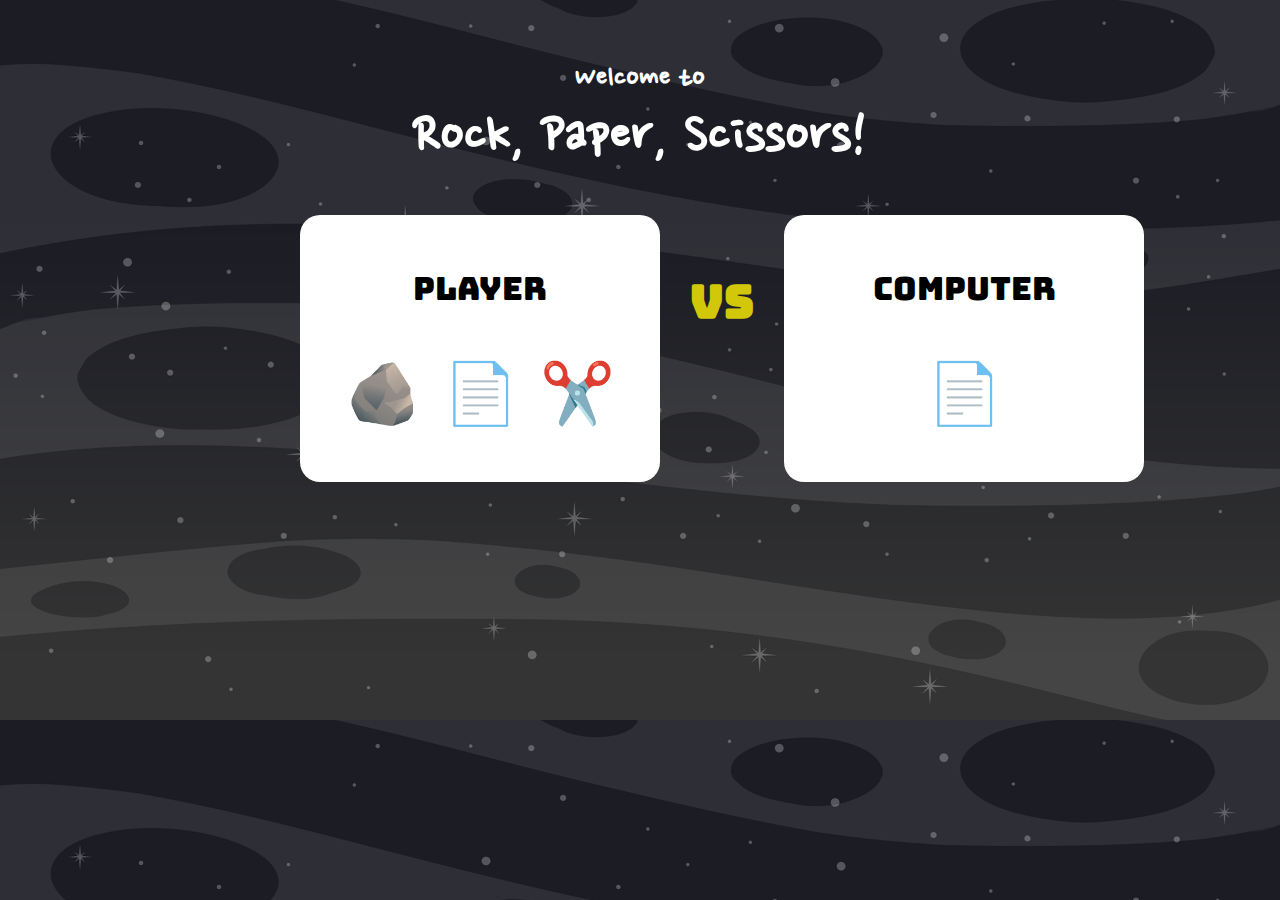
==== index.html @ 6b61e416 "some minor changes" ====
<!DOCTYPE html>
<html lang="en">
    <head>
        <meta charset="UTF-8" />
        <meta name="viewport" content="width=device-width, initial-scale=1.0" />
        <meta http-equiv="X-UA-Compatible" content="ie=edge" />
        <link rel="stylesheet" type="text/css" href="style.css" />
        <title>Rock, Paper, Scissors</title>
    </head>
    <body>
        <h4>Welcome to </h4>
        <h1>Rock, Paper, Scissors!</h1>
        

        <main>
            <section class="game-container">
                <p>Player</p>
                <div class="choice-container" id="player-choice-container">
                    <p class="emoji">🪨</p>
                    <p class="emoji">📄</p>
                    <!-- prettier-ignore -->
                    <p class="emoji">✂️ </p>
                </div>
            </section>
            <h3>VS</h3>
            <section class="game-container">
                <p>Computer</p>
                <div class="choice-container">
                 <p class="emoji" id="emoji-shuffle"></p>
                </div>
            </section>
        </main>
        <h2 id="game-result-message"></h2>

        <script src="error-handler.js"></script>
        <script src="app.js"></script>
    </body>
</html>
---- style.css ----
@import url('https://fonts.googleapis.com/css2?family=Bungee&display=swap');
@import url('https://fonts.googleapis.com/css2?family=Nanum+Pen+Script&display=swap');
@import url('https://fonts.googleapis.com/css2?family=Itim&display=swap');

body {
    display: flex;
    flex-direction: column;
    align-items: center;
    font-family: 'Nanum Pen Script', cursive;
    color: white;
    background-image: url("bg.png");
    background-size: cover;
}

h4{
    margin-top: 50px;
    margin-bottom: 0px;
    font-size: 32px;
}

h1{
    margin-top: 2px;
    font-size: 60px;
    margin-bottom: 10px;
}

h2 {
    height: 48px;
    font-size: 36px;
    color: white;
    font-family: 'Itim', cursive;
}

main {
    display: flex;
    justify-content: space-around;
    width: 75vw;
    max-width: 700px;
    margin-top: 20px;
    font-family: 'Bungee', cursive;
    color: black;    
}

h3{
    font-size: 46px;
    color: rgb(210, 200, 9);
    padding: 20px;
}

.game-container {
    display: flex;
    flex-direction: column;
    align-items: center;
    background-color: white;
    border-radius: 20px;
    padding: 20px;
    margin: 10px;
    font-size: 32px;
}

.choice-container {
    display: flex;
    align-items: center;
    justify-content: center;
    gap: 22px;
    width: 300px;
    height: 100px;
    padding: 10px;
}

.emoji {
    font-size: 60px;
    margin-top: 40px;
}

/* Injected by JavaScript */

#error-message {
    background-color: red;
    color: yellow;
    padding: 18px;
    font-size: 18px;
    font-weight: bold;
    line-height: 1.2;
    position: fixed;
    z-index: 100;
    border-radius: 8px;
}

#blackout {
    width: 100vw;
    height: 100vh;
    background-color: #0000003d;
    z-index: 99;
    position: fixed;
}
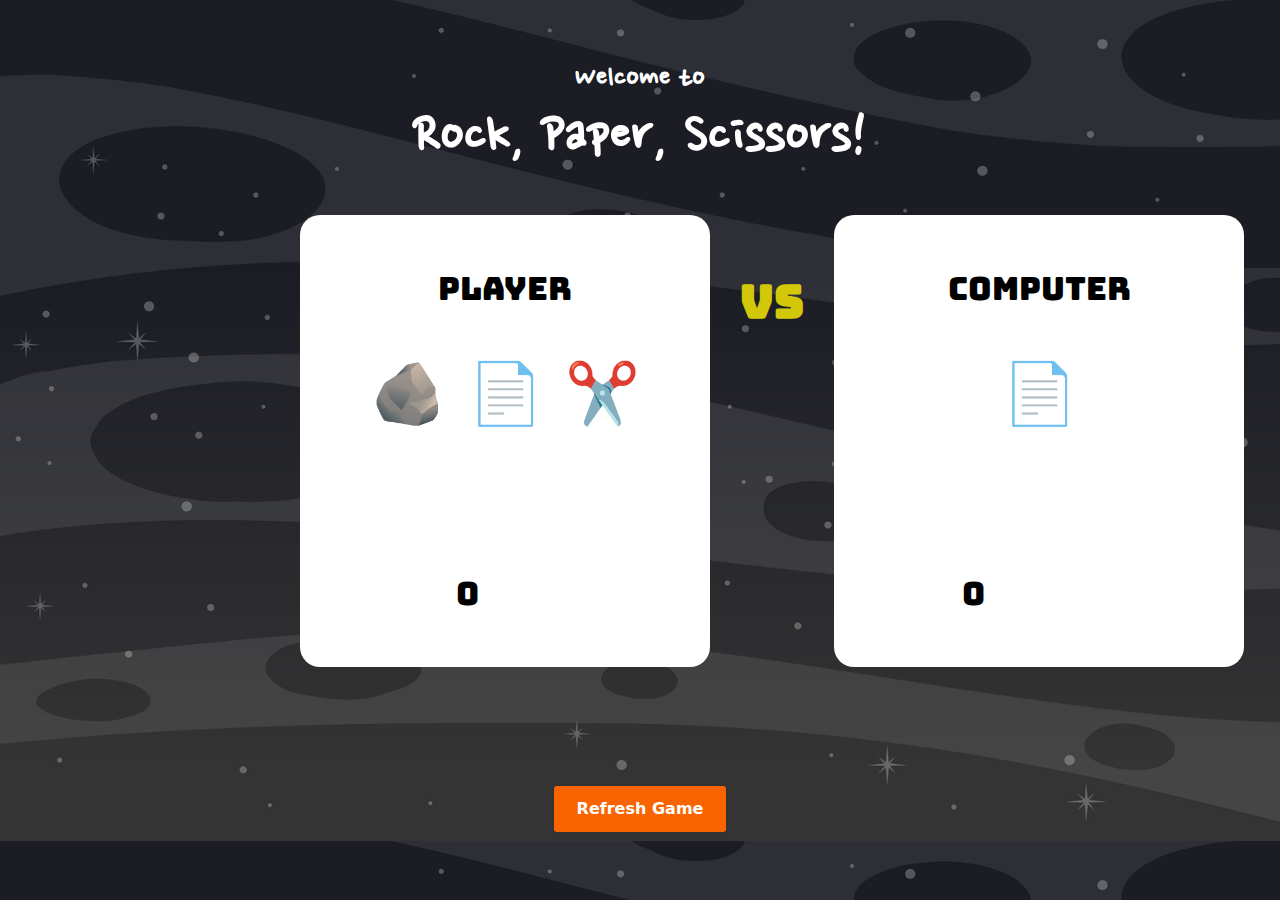
==== commit 588b7e0f: "add count and refresh button" ====
--- a/index.html
+++ b/index.html
@@ -1,38 +1,76 @@
 <!DOCTYPE html>
 <html lang="en">
-    <head>
-        <meta charset="UTF-8" />
-        <meta name="viewport" content="width=device-width, initial-scale=1.0" />
-        <meta http-equiv="X-UA-Compatible" content="ie=edge" />
-        <link rel="stylesheet" type="text/css" href="style.css" />
-        <title>Rock, Paper, Scissors</title>
-    </head>
-    <body>
-        <h4>Welcome to </h4>
-        <h1>Rock, Paper, Scissors!</h1>
-        
 
-        <main>
-            <section class="game-container">
-                <p>Player</p>
-                <div class="choice-container" id="player-choice-container">
-                    <p class="emoji">🪨</p>
-                    <p class="emoji">📄</p>
-                    <!-- prettier-ignore -->
-                    <p class="emoji">✂️ </p>
+<head>
+    <meta charset="UTF-8" />
+    <meta name="viewport" content="width=device-width, initial-scale=1.0" />
+    <meta http-equiv="X-UA-Compatible" content="ie=edge" />
+    <link rel="stylesheet" type="text/css" href="style.css" />
+    <title>Rock, Paper, Scissors</title>
+</head>
+
+<body>
+
+
+
+    <h4>Welcome to </h4>
+    <h1>Rock, Paper, Scissors!</h1>
+
+
+    <main>
+        <section class="game-container">
+            <p>Player</p>
+            <div class="choice-container" id="player-choice-container">
+                <p class="emoji">🪨</p>
+                <p class="emoji">📄</p>
+                <!-- prettier-ignore -->
+                <p class="emoji">✂️ </p>
+
+            </div>
+            <div class="score">
+                <div class="playerScore">
+                    <h2>Player</h2>
+                    <p class="p-count count">0</p>
+
                 </div>
-            </section>
-            <h3>VS</h3>
-            <section class="game-container">
-                <p>Computer</p>
-                <div class="choice-container">
-                 <p class="emoji" id="emoji-shuffle"></p>
-                </div>
-            </section>
-        </main>
-        <h2 id="game-result-message"></h2>
 
-        <script src="error-handler.js"></script>
-        <script src="app.js"></script>
-    </body>
+        </section>
+        <h3>VS</h3>
+        <section class="game-container">
+            <p>Computer</p>
+            <div class="choice-container">
+                <p class="emoji" id="emoji-shuffle"></p>
+            </div>
+
+
+            <div class="computerScore">
+                <h2>Computer</h2>
+                <p class="c-count count">0</p>
+
+            </div>
+
+
+        </section>
+    </main>
+
+
+
+
+    </div>
+    <h2 id="game-result-message"></h2>
+    <!-- <p><input type="button" value="Restart Game" id =#btn1 onClick="refresh(this)"></p> -->
+    <button onclick="refresh(this)" id="btn1"> Refresh Game</button>
+
+    <script src="error-handler.js"></script>
+    <script src="app.js"></script>
+
+    <script>
+        function refresh() {
+            window.location.reload("Refresh")
+        }
+    </script>
+
+
+</body>
+
 </html>--- a/style.css
+++ b/style.css
@@ -63,7 +63,7 @@
     align-items: center;
     justify-content: center;
     gap: 22px;
-    width: 300px;
+    width: 350px;
     height: 100px;
     padding: 10px;
 }
@@ -93,4 +93,54 @@
     background-color: #0000003d;
     z-index: 99;
     position: fixed;
-}+}
+
+
+
+
+#btn1{
+
+    align-items: center;
+    background-clip: padding-box;
+    background-color: #fa6400;
+    border: 1px solid transparent;
+    border-radius: .25rem;
+    box-shadow: rgba(0, 0, 0, 0.02) 0 1px 3px 0;
+    box-sizing: border-box;
+    color: #fff;
+    cursor: pointer;
+    display: inline-flex;
+    font-family: system-ui,-apple-system,system-ui,"Helvetica Neue",Helvetica,Arial,sans-serif;
+    font-size: 16px;
+    font-weight: 600;
+    justify-content: center;
+    line-height: 1.25;
+    margin: 0;
+    min-height: 3rem;
+    padding: calc(.875rem - 1px) calc(1.5rem - 1px);
+    position: relative;
+    text-decoration: none;
+    transition: all 250ms;
+    user-select: none;
+    -webkit-user-select: none;
+    touch-action: manipulation;
+    vertical-align: baseline;
+    width: auto;
+  }
+  
+  btn1:hover,
+  btn1:focus {
+    background-color: #fb8332;
+    box-shadow: rgba(0, 0, 0, 0.1) 0 4px 12px;
+  }
+  
+  btn1:hover {
+    transform: translateY(-1px);
+  }
+  
+  btn1:active {
+    background-color: #c85000;
+    box-shadow: rgba(0, 0, 0, .06) 0 2px 4px;
+    transform: translateY(0);
+  }
+          